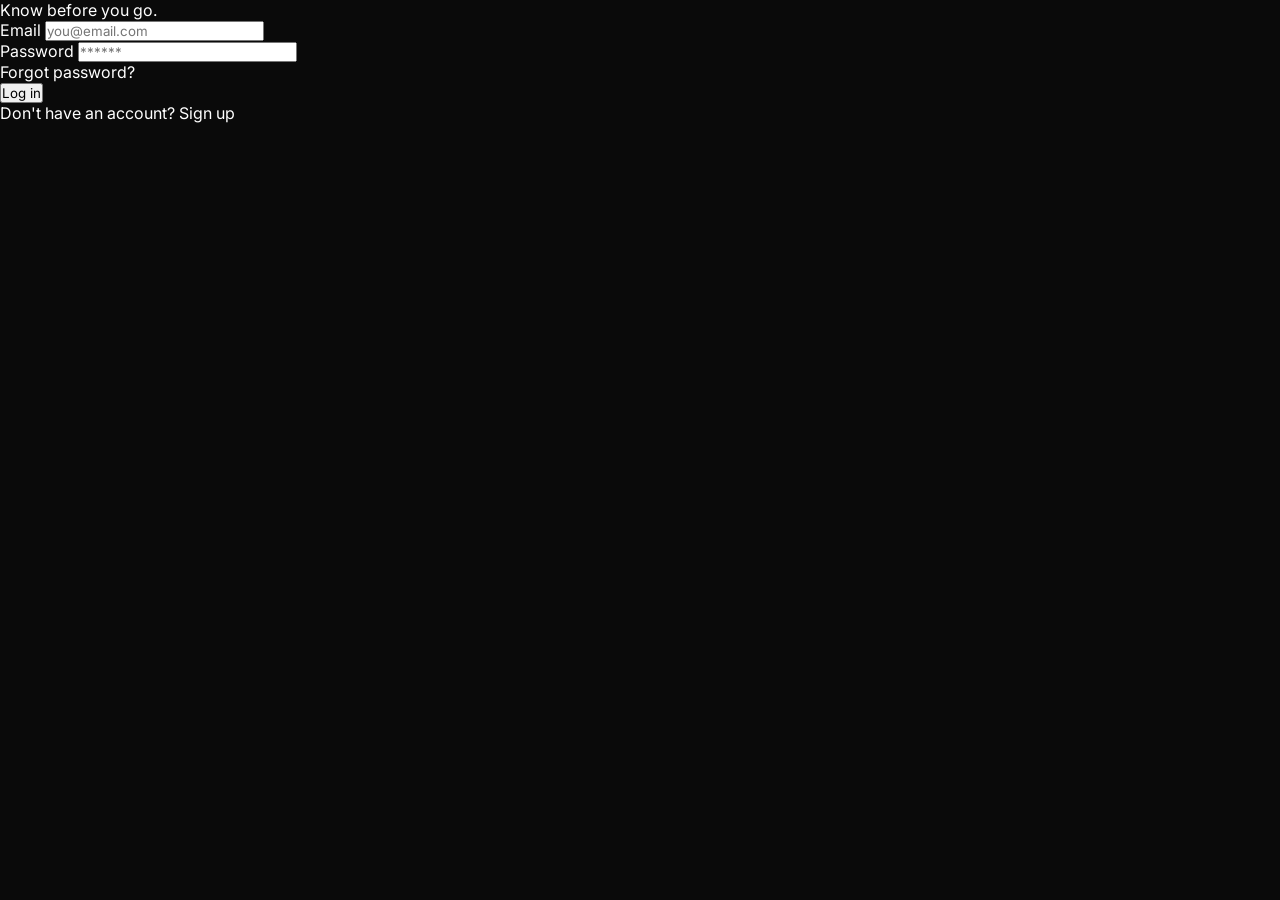
==== login.html @ c27c93b5 "Add files via upload" ====
<!DOCTYPE html>
<html lang="en">
<head>
    <meta charset="UTF-8">
    <meta name="viewport" content="width=device-width", initial-scale="1.0">
    <title>FitCheck - Log In</title>
    <link rel="preconnect" href="https://fonts.googleapis.com">
    <link rel="preconnect" href="https://fonts.gstatic.com" crossorigin>
    <link rel="stylesheet" href="https://fonts.googleapis.com/css2?family=Fraunces:ital,opsz,wght@0,9..144,600;0,9..144,700;1,9..144,500&family=Inter:wght@400;500;600;700&family=IBM+Plex+Mono:wght@400;500;600&display=swap">
    <link rel="stylesheet" href="style.css">
</head>
<body>

<div class="auth-wrapper">
    <div class="auth-card">
        <a href="login.html" id="header-title" class="auth-logo logo"></a>
        <p class="auth-subtitle">Know before you go.</p>

        <form id="login-form">
            <div class="form-group">
                <label class="form-label" for="login-email">Email</label>
                <input class="form-input" type="email" id="login-email" name="email" placeholder="you@email.com" required>
            </div>

            <div class="form-group">
                <label class="form-label" for="login-password">Password</label>
                <input class="form-input" type="password" id="login-password" name="password" placeholder="******" required>
            </div>

            <div class="form-row-between">
                <a href="reset-password.html">Forgot password?</a>
            </div>

            <button type="submit" class="form-submit">Log in</button>
        </form>

        <p class="form-footer">Don't have an account? <a href="signup.html">Sign up</a></p>
    </div>
</div>

</body>
</html>
---- style.css ----
:root {
    --black: #0a0a0a;
    --charcoal: #161616;
    --line: rgba(255, 255, 255, 0.14);
    --white: #ffffff;
    --white-soft: #9a9a9a;
    --white-dim: #c9c9c9;
    --cyan: #00e5ff;
    --cyan-dim: rgba(0, 229, 255, 0.12);

    --font-display: 'Fraunces', serif;
    --font-body: 'Inter', sans-serif;
    --font-mono: 'IBM Plex Mono', monospace;
}

* { box-sizing: border-box; margin: 0; padding: 0; }

body {
    background: var(--black);
    color: var(--white);
    font-family: var(--font-body);
    -webkit-font-smoothing: antialiased;
}

.hidden { 
    display: none !important; 
}

a { 
    color: inherit; 
    text-decoration: none; 
}

button { 
    font-family: inherit; 
    cursor: pointer; 
}

input, textarea { 
    font-family: inherit; 
}

#app-header {
    position: sticky;
    top: 0;
    z-index: 40;
    background: rgba(10, 10, 10, 0.9);
    backdrop-filter: blur(10px);
    border-bottom: 1px solid var(--line);
}

.header-inner { 
    max-width: 600px; 
    margin: 0 auto; 
    padding: 16px 20px; 
}

.header-top { 
    margin-bottom: 14px; 
}

.logo {
    /* width: 200px;
    height: 80px; */
    background-size: cover;
    background-position: center;
    border-radius: 6px;
    /* display: inline-block; */
}

.notif-row {
    display: flex;
    align-items: center;
    gap: 12px;
    padding: 14px 4px;
    border-bottom: 1px solid var(--line);
}

.notif-icon {
    width: 26px;
    height: 26px;
    border-radius: 50%;
    display: flex;
    align-items: center;
    justify-content: center;
    flex-shrink: 0;
    font-size: 15px;
}

.notif-icon.follow {
    background: var(--cyan-dim);
    color: var(--cyan);
    font-size: 13px;
}

.notif-text {
    flex: 1;
    font-size: 13.5px;
    line-height: 1.4;
}

.notif-text span {
    color: var(--white-dim);
}

.notif-meta {
    display: flex;
    flex-direction: column;
    align-items: flex-end;
    gap: 6px;
}

.notif-dot {
    width: 7px;
    height: 7px;
    border-radius: 50%;
    background: var(--cyan);
}

.filter-tabs {
    display: flex;
    gap: 18px;
    overflow-x: auto;
}

.filter-btn {
    background: none;
    border: none;
    font-family: var(--font-mono);
    font-size: 12.5px;
    letter-spacing: 0.03em;
    color: var(--white-soft);
    padding: 4px 0 10px;
    border-bottom: 2px solid transparent;
    white-space: nowrap;
}

.filter-btn.active {
    color: var(--white);
    font-weight: 600;
    border-bottom-color: var(--cyan);
}

main {
    max-width: 600px;
    margin: 0 auto;
}

.page{
    padding: 24px 16px 90px;
}

.post-card {
    background: var(--charcoal);
    border: 1.5px solid var(--line);
    border-radius: 12px;
    margin-bottom: 28px;
    overflow: hidden;
    position: relative;
}

.occasion-tag {
    position: absolute;
    top: 14px;
    right: 14px;
    z-index: 5;
    background: var(--black);
    border: 1.5px solid var(--cyan);
    border-radius: 4px 12px 4px 12px;
    padding: 5px 12px 5px 10px;
    transform: rotate(3deg);
    font-family: var(--font-mono);
    font-size: 11px;
    font-weight: 600;
    letter-spacing: 0.04em;
    text-transform: uppercase;
    color: var(--cyan);
}

.post-top {
    display: flex;
    align-items: center;
    gap: 10px;
    padding: 14px 16px 10px;
}

.avatar {
    width: 34px;
    height: 34px;
    border-radius: 50%;
    background: var(--cyan);
    color: var(--black);
    display: flex;
    align-items: center;
    justify-content: center;
    font-family: var(--font-mono);
    font-size: 12px;
    font-weight: 700;
    flex-shrink: 0;
}

.avatar-lg {
    width: 72px;
    height: 72px;
    font-size: 22px;
    background: var(--black);
    border: 2px solid var(--cyan);
    color: var(--cyan);
}

.post-user-name {
    font-size: 14px;
    font-weight: 600;
}

.post-time {
    font-family: var(--font-mono);
    font-size: 11px;
    color: var(--white-soft);
}

.post-image-placeholder {
    width: 100%;
    aspect-ratio: 4/5;
    display: flex;
    align-items: center;
    justify-content: center;
    font-size: 48px;
    /* color: var(--cyan); */
    opacity: 0.7;
}

.post-image {
    width: 100%;
    aspect-ratio: 4/5;
    object-fit: cover;
    display: block;
}

.post-caption {
    padding: 14px 16px 4px;
    font-size: 14px;
    line-height: 1.5;
}

.post-caption span {
    color: var(--white-dim);
}

.verdict-row {
    display: flex;
    gap: 8px;
    padding: 12px 16px 4px;
    flex-wrap: wrap;
}

.verdict-btn {
    display: flex;
    align-items: center;
    gap: 5px;
    padding: 6px 10px;
    border-radius: 16px;
    border: 1.5px solid var(--line);
    background: transparent;
    color: var(--white-soft);
    font-family: var(--font-mono);
    font-size: 11.5px;
    font-weight: 500;
}

.verdict-btn.active {
    border-color: var(--cyan);
    background: var(--cyan);
    color: var(--black);
    font-weight: 700;
}

.comments-section {
    padding: 10px 16px 16px;
}

.comments-toogle {
    display: flex;
    align-items: center;
    gap: 6px;
    background: none;
    border: none;
    color: var(--white-soft);
    font-family: var(--font-mono);
    font-size: 12px;
    padding: 4px 0;
}

.comment-list {
    margin-top: 10px;
    display: flex;
    flex-direction: column;
    gap: 8px;
}

.comment-row {
    font-size: 13.5px;
    line-height: 1.4;
}

.comment-row span {
    color: var(--white-soft);
}

.comment-input-row {
    display: flex;
    gap: 8px;
    margin-top: 12px;
}

.comment-input {
    flex: 1;
    border: 1.5px solid var(--line);
    border-radius: 20px;
    padding: 8px 14px;
    font-size: 13px;
    background: var(--black);
    color: var(--white);
    outline: none;
}

.comment-input:focus {
    border-color: var(--cyan);
}

.comment-send {
    background: var(--cyan);
    border: none;
    border-radius: 50%;
    width: 34px;
    height: 34px;
    display: flex;
    align-items: center;
    justify-content: center;
    color: var(--black);
    flex-shrink: 0;
}

.profile-header {
    display: flex;
    align-items: center;
    gap: 18px;
    margin-bottom: 20px;
}

.profile-name {
    font-family: var(--font-display);
    font-size: 20px;
    font-weight: 700;
}

.profile-handle {
    font-family: var(--font-mono);
    font-size: 12px;
    color: var(--white-soft);
}

.bio-row {
    display: flex;
    align-items: center;
    gap: 8px;
    margin-bottom: 22px;
}

.bio-row p {
    font-size: 13.5px;
    color: var(--white-dim);
}

.icon-btn {
    background: none;
    border: none;
    color: var(--white-soft);
    padding: 2px;
}

.stats-grid {
    display: grid;
    grid-template-columns: repeat(3, 1fr);
    gap: 1px;
    background: var(--line);
    border: 1px solid var(--line);
    border-radius: 10px;
    overflow: hidden;
    margin-bottom: 24px;
}

.stat-cell {
    background: var(--black);
    padding: 16px 8px;
    text-align: center;
}

.stat-value {
    font-family: var(--font-display);
    font-size: 22px;
    font-weight: 700;
    color: var(--cyan);
}

.stat-label {
    font-family: var(--font-mono);
    font-size: 10px;
    color: var(--white-soft);
    margin-top: 4px;
    text-transform: uppercase;
    letter-spacing: 0.04em;
}

.section-label {
    font-family: var(--font-mono);
    font-size: 11px;
    color: var(--white-soft);
    text-transform: uppercase;
    letter-spacing: 0.06em;
    margin-bottom: 10px;
}

.profile-grid{
    display: grid;
}
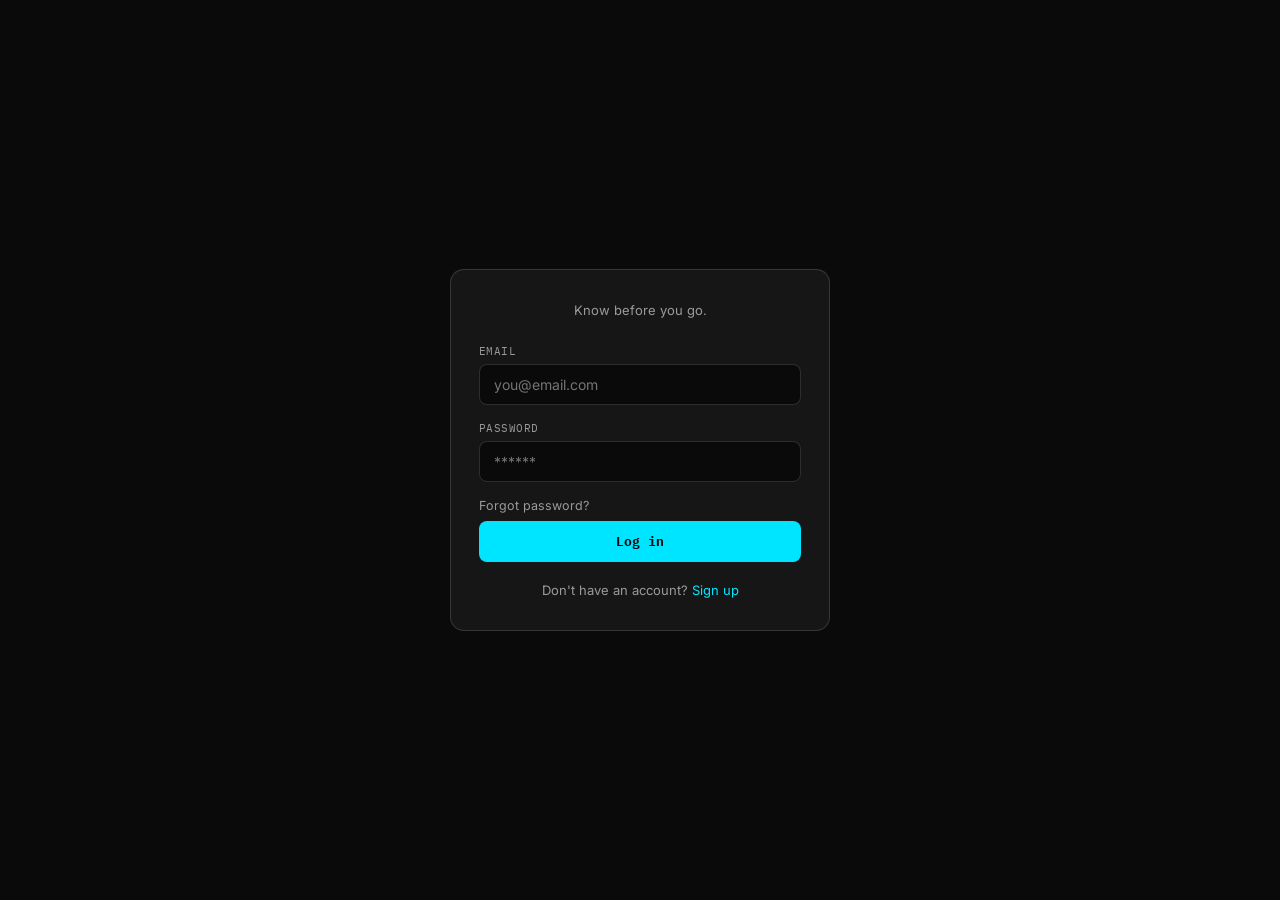
==== commit 0dd1caa4: "Modify login button to redirect to index.html Updated the login form to redirect to index.html on su" ====
--- a/login.html
+++ b/login.html
@@ -31,7 +31,7 @@
                 <a href="reset-password.html">Forgot password?</a>
             </div>
 
-            <button type="submit" class="form-submit">Log in</button>
+            <button type="submit" class="form-submit" formaction="index.html">Log in</button>
         </form>
 
         <p class="form-footer">Don't have an account? <a href="signup.html">Sign up</a></p>
@@ -39,4 +39,4 @@
 </div>
 
 </body>
-</html>+</html>
--- a/style.css
+++ b/style.css
@@ -225,6 +225,7 @@
     display: flex;
     align-items: center;
     justify-content: center;
+    background: var(--black);
     font-size: 48px;
     /* color: var(--cyan); */
     opacity: 0.7;
@@ -266,6 +267,10 @@
     font-family: var(--font-mono);
     font-size: 11.5px;
     font-weight: 500;
+}
+
+.verdict-btn:hover {
+    color: var(--cyan);
 }
 
 .verdict-btn.active {
@@ -423,4 +428,220 @@
 
 .profile-grid{
     display: grid;
-}+    grid-template-columns: repeat(3, 1fr);
+    gap: 4px;
+}
+
+.grid-cell {
+    aspect-ratio: 1/1;
+    display: flex;
+    align-items: center;
+    justify-content: center;
+    border-radius: 4px;
+    overflow: hidden;
+    font-size: 24px;
+    opacity: 0.85;
+    background: var(--charcoal);
+}
+
+.grid-cell img {
+    width: 100%;
+    height: 100%;
+    object-fit: cover;
+}
+
+#fab {
+    position: fixed;
+    bottom: 84px;
+    right: 20px;
+    width: 50px;
+    height: 50px;
+    border-radius: 50%;
+    background: var(--cyan);
+    border: none;
+    color: var(--black);
+    font-size: 26px;
+    line-height: 1;
+    display: flex;
+    align-items: center;
+    justify-content: center;
+    z-index: 45;
+    box-shadow: 0 6px 18px rgba(0, 229, 255, 0.35);
+}
+
+#bottom-nav {
+    position: fixed;
+    bottom: 0;
+    left: 0;
+    right: 0;
+    z-index: 40;
+    background: rgba(10, 10, 10, 0.95);
+    backdrop-filter: blur(10px);
+    border-top: 1px solid var(--line);
+    max-width: 600px;
+    margin: 0 auto;
+    display: flex;
+}
+
+.nav-btn {
+    flex: 1;
+    background: none;
+    border: none;
+    display: flex;
+    flex-direction: column;
+    align-items: center;
+    gap: 4px;
+    padding: 10px 0 14px;
+    color: var(--white-soft);
+    position: relative;
+}
+
+.nav-btn.active {
+    color: var(--cyan);
+}
+
+.nav-icon {
+    font-size: 18px;
+}
+
+.nav-label {
+    font-family: var(--font-mono);
+    font-size: 9.5px;
+    letter-spacing: 0.03em;
+}
+
+.nav-badge {
+    position: absolute;
+    top: 4px;
+    right: 30%;
+    width: 8px;
+    height: 8px;
+    border-radius: 50%;
+    background: var(--cyan);
+    border: 1.5px solid var(--black);
+}
+
+.auth-wrapper {
+    min-height: 100vh;
+    display: flex;
+    align-items: center;
+    justify-content: center;
+    padding: 24px;
+}
+
+.auth-card {
+    width: 100%;
+    max-width: 380px;
+    background: var(--charcoal);
+    border: 1.5px solid var(--line);
+    border-radius: 14px;
+    padding: 32px 28px;
+}
+
+.auth-logo img {
+    display: block;
+    margin-left: auto;
+    margin-right: auto;
+    margin-bottom: 8px;
+    width: 50%;
+}
+
+.auth-subtitle {
+    text-align: center;
+    font-size: 13px;
+    color: var(--white-soft);
+    margin-bottom: 26px;
+}
+
+.form-group {
+    margin-bottom: 16px;
+}
+
+.form-label {
+    display: block;
+    font-family: var(--font-mono);
+    font-size: 11px;
+    text-transform: uppercase;
+    letter-spacing: 0.04em;
+    color: var(--white-soft);
+    margin-bottom: 6px;
+}
+
+.form-input {
+    width: 100%;
+    background: var(--black);
+    border: 1.5px solid var(--line);
+    border-radius: 8px;
+    padding: 11px 14px;
+    color: var(--white);
+    font-size: 14px;
+    outline: none;
+}
+
+.form-input:focus {
+    border-color: var(--cyan);
+}
+
+.form-submit {
+    width: 100%;
+    background: var(--cyan);
+    color: var(--black);
+    border: none;
+    border-radius: 8px;
+    padding: 12px 0;
+    font-family: var(--font-mono);
+    font-weight: 700;
+    font-size: 13px;
+    margin-top: 8px;
+}
+
+.form-row-between {
+    display: flex;
+    justify-content: space-between;
+    font-size: 12.5px;
+    margin-top: 8px;
+}
+
+.form-row-between a {
+    color: var(--white-soft);
+}
+
+.form-row-between a:hover {
+    color: var(--cyan);
+}
+
+.form-footer {
+    text-align: center;
+    margin-top: 20px;
+    font-size: 13px;
+    color: var(--white-soft);
+}
+
+.form-footer a {
+    color: var(--cyan);
+}
+
+.form-note {
+    font-family: var(--font-mono);
+    font-size: 11.5px;
+    color: var(--white-soft);
+    line-height: 1.5;
+    margin-bottom: 20px;
+}
+
+.empty-state {
+    text-align: center;
+    padding: 60px 20px;
+    color: var(--white-soft);
+    font-family: var(--font-mono);
+    font-size: 13px;
+}
+
+.filter-tabs::-webkit-scrollbar {
+    height: 4px;
+}
+
+.filter-tabs::-webkit-scrollbar-thumb {
+    background: var(--line);
+    border-radius: 4px;
+}
